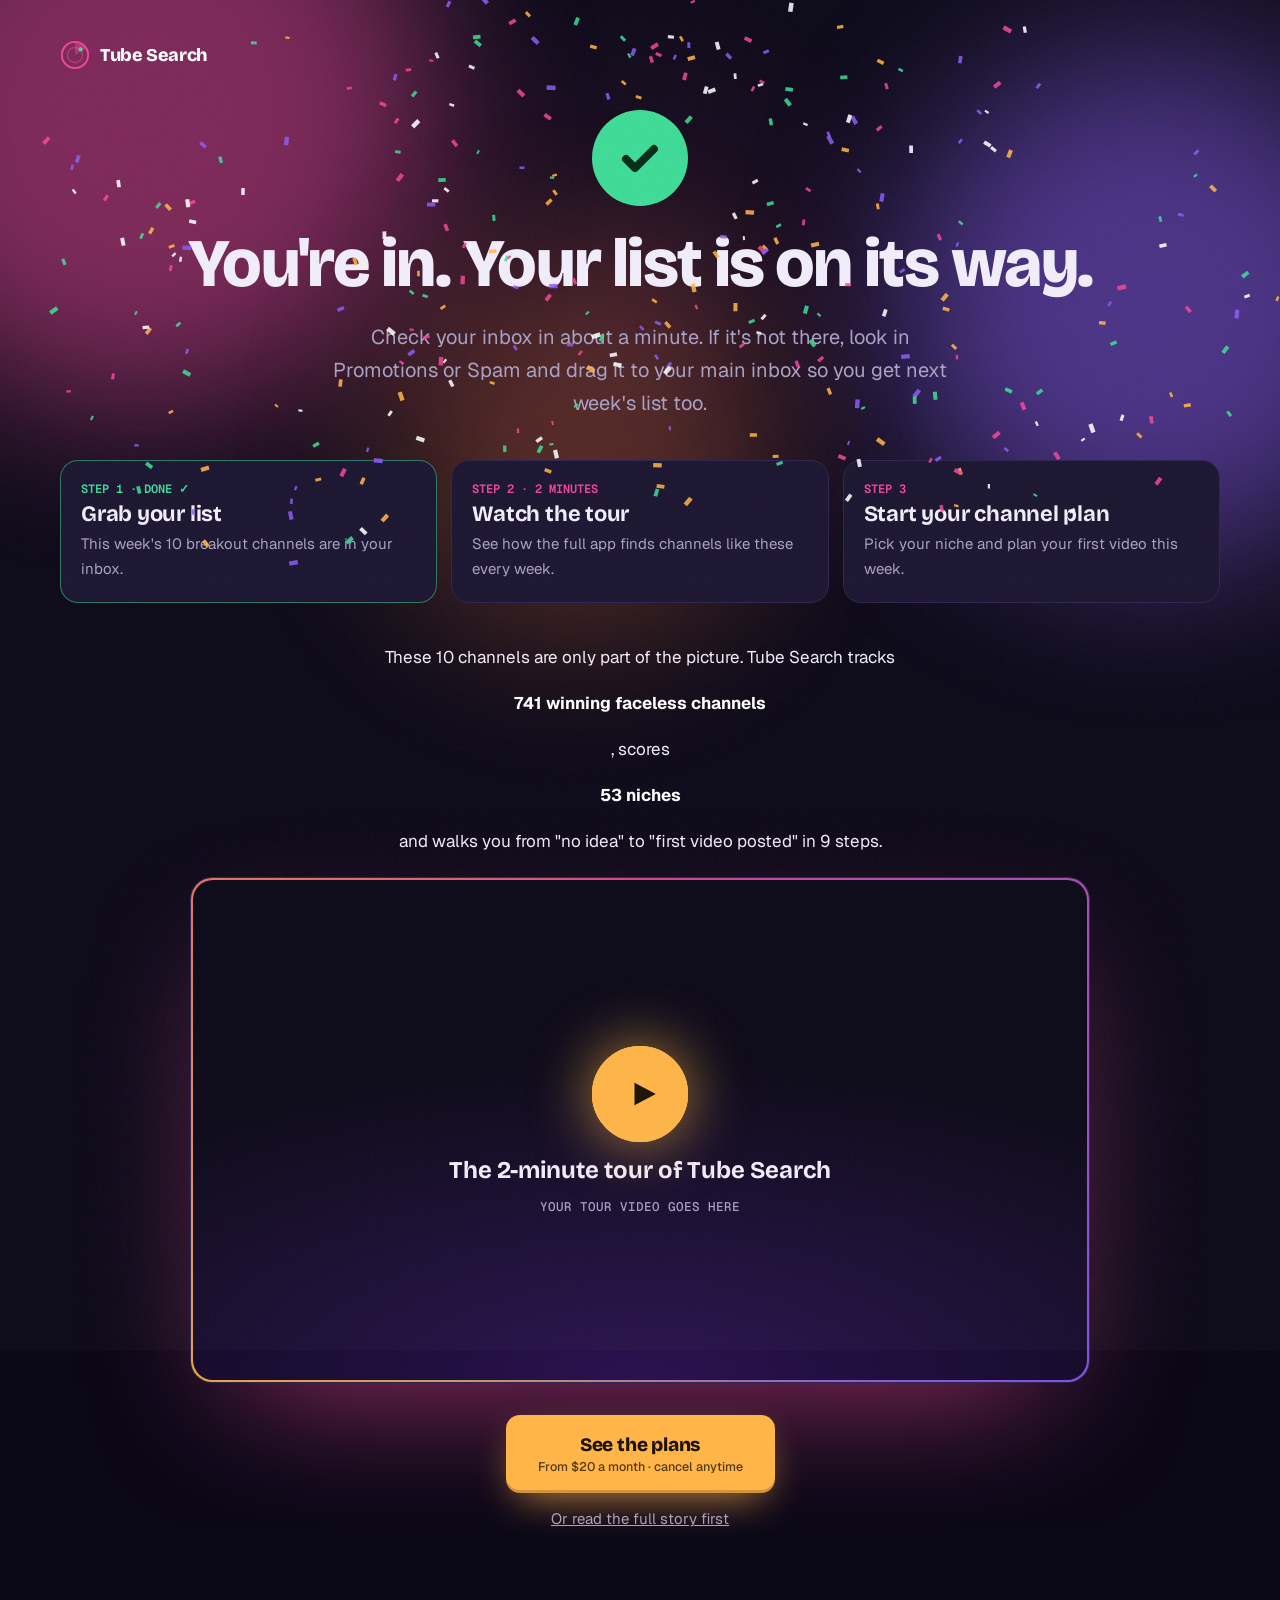
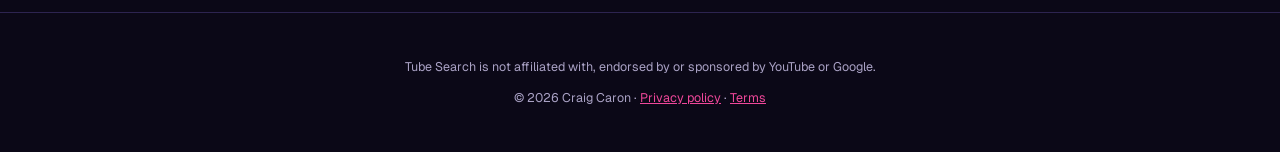
==== thank-you.html @ 553bfdcf "Tube Search funnel: opt-in, thank-you and sales pages Co-Authored-By: Claude Opus 5.5 <noreply@anthr" ====
<!doctype html>
<html lang="en">
<head>
<meta charset="utf-8">
<meta name="viewport" content="width=device-width,initial-scale=1,viewport-fit=cover">
<title>You're In · Tube Search</title>
<meta name="robots" content="noindex">
<link rel="preconnect" href="https://fonts.googleapis.com">
<link rel="preconnect" href="https://fonts.gstatic.com" crossorigin>
<link rel="stylesheet" href="https://fonts.googleapis.com/css2?family=Bricolage+Grotesque:opsz,wght@12..96,600;12..96,700;12..96,800&family=Geist:wght@400;500;600&family=Geist+Mono:wght@500;600;700;800&display=swap">
<link rel="stylesheet" href="assets/site.css">
</head>
<body>
<canvas id="confetti" aria-hidden="true"></canvas>
<div class="spot"></div>

<!-- STEP 3 OF THE FUNNEL: thank-you page. Deliver the gift, show the tour video, point to the plans. -->
<main class="hero wrap" style="padding-block:40px 80px">
  <div class="aurora"><i></i><i></i><i></i></div>
  <div class="wide" style="position:relative;z-index:2;display:grid;gap:40px">
    <a class="logo" href="index.html" aria-label="Tube Search">
      <svg viewBox="0 0 32 32" aria-hidden="true"><circle cx="16" cy="16" r="14" fill="none" stroke="#F0479A" stroke-width="2"/><circle cx="16" cy="16" r="8" fill="none" stroke="#F0479A" stroke-opacity=".5" stroke-width="1.5"/><path class="sweep" d="M16 16 L16 2 A14 14 0 0 1 28 9 Z" fill="#F0479A" fill-opacity=".45"/><circle cx="22" cy="10" r="2.2" fill="#3DDC97"/></svg>
      Tube Search
    </a>

    <div class="prose center" style="gap:22px">
      <div class="check" role="img" aria-label="Done"><svg viewBox="0 0 24 24"><path d="M5 12.5l4.5 4.5L19 7.5"/></svg></div>
      <h1 data-words>You're in<span id="hiName"></span>. Your list is on its way.</h1>
      <p class="lead" data-rv style="--d:.3s">Check your inbox in about a minute. If it's not there, look in Promotions or Spam and drag it to your main inbox so you get next week's list too.</p>
    </div>

    <div class="next" data-rv>
      <div class="done"><span>STEP 1 · DONE ✓</span><h3>Grab your list</h3><p>This week's 10 breakout channels are in your inbox.</p></div>
      <div><span>STEP 2 · 2 MINUTES</span><h3>Watch the tour</h3><p>See how the full app finds channels like these every week.</p></div>
      <div><span>STEP 3</span><h3>Start your channel plan</h3><p>Pick your niche and plan your first video this week.</p></div>
    </div>

    <div class="col" style="max-width:900px;width:100%;display:grid;gap:22px">
      <p class="center prose" data-rv>These 10 channels are only part of the picture. Tube Search tracks <b><span data-count="748">748</span> winning faceless channels</b>, scores <b>53 niches</b> and walks you from "no idea" to "first video posted" in 9 steps.</p>

      <!-- TOUR VIDEO: paste the link into SETUP.tourVideo in assets/site.js -->
      <div class="video" data-video="tourVideo" role="button" tabindex="0" aria-label="Play the 2-minute tour" data-rv="zoom">
        <div class="video-in">
          <div class="bars" aria-hidden="true"><i style="animation-delay:-.2s"></i><i style="animation-delay:-.9s"></i><i style="animation-delay:-.4s"></i><i style="animation-delay:-1.3s"></i><i style="animation-delay:-.7s"></i><i style="animation-delay:-1.1s"></i><i style="animation-delay:-.1s"></i><i style="animation-delay:-.6s"></i><i style="animation-delay:-1.4s"></i><i style="animation-delay:-.3s"></i><i style="animation-delay:-1s"></i><i style="animation-delay:-.5s"></i></div>
          <div class="video-label">
            <span class="play"><svg viewBox="0 0 24 24"><path d="M6 4l15 8-15 8z"/></svg></span>
            <strong>The 2-minute tour of Tube Search</strong>
            <span>YOUR TOUR VIDEO GOES HERE</span>
          </div>
        </div>
      </div>

      <div class="center prose" data-rv style="gap:14px;margin-top:10px">
        <a class="btn pulse" href="sales.html#pricing">See the plans<small>From $20 a month · cancel anytime</small></a>
        <a href="sales.html" style="font-size:15px;color:var(--muted)">Or read the full story first</a>
      </div>
    </div>
  </div>
</main>

<footer class="wrap"><div class="col" style="text-align:center">
  <p>Tube Search is not affiliated with, endorsed by or sponsored by YouTube or Google.</p>
  <p>© 2026 Craig Caron · <a href="#">Privacy policy</a> · <a href="#">Terms</a></p>
</div></footer>

<script src="assets/site.js"></script>
</body>
</html>
---- assets/site.css ----
/* Tube Search funnel. One dark "scanner room" look shared by all three pages.
   Motion idea: the site behaves like the app's weekly scan. A radar sweeps, channels get found, numbers tick up. */
:root{
  --ink:#0B0817;        /* page */
  --ink2:#120D22;       /* alternate band */
  --panel:#1A1430;      /* raised cards */
  --line:#2D2450;
  --text:#F2EEFB;
  --muted:#A9A1C4;
  --pink:#F0479A;       /* brand accent, from the app */
  --violet:#8B5CF6;
  --amber:#FFB547;      /* buy buttons only */
  --mint:#3DDC97;       /* "found", money, guarantee */
  --display:"Bricolage Grotesque","Sora","Segoe UI",system-ui,sans-serif;
  --body:"Geist","Segoe UI",system-ui,sans-serif;
  --mono:"Geist Mono",ui-monospace,Consolas,monospace;
  --mx:50%;--my:30%;
  color-scheme:dark;
}
*{box-sizing:border-box}
html{scroll-behavior:smooth;background:var(--ink);overflow-x:clip}
body{margin:0;background:var(--ink);color:var(--text);font:17px/1.65 var(--body);overflow-x:hidden;-webkit-font-smoothing:antialiased}
body::before{content:"";position:fixed;inset:0 0 auto;height:env(safe-area-inset-top,0px);z-index:60;background:var(--ink)}
/* film grain over everything */
body::after{content:"";position:fixed;inset:-50%;z-index:55;pointer-events:none;opacity:.06;
  background-image:url("data:image/svg+xml,%3Csvg xmlns='http://www.w3.org/2000/svg' width='160' height='160'%3E%3Cfilter id='n'%3E%3CfeTurbulence type='fractalNoise' baseFrequency='.9' numOctaves='2' stitchTiles='stitch'/%3E%3C/filter%3E%3Crect width='100%25' height='100%25' filter='url(%23n)'/%3E%3C/svg%3E");
}
@keyframes grain{0%{transform:translate(0,0)}20%{transform:translate(-3%,2%)}40%{transform:translate(2%,-3%)}60%{transform:translate(-2%,-1%)}80%{transform:translate(3%,3%)}100%{transform:translate(0,0)}}

.wrap{padding-left:max(16px,env(safe-area-inset-left,0px));padding-right:max(16px,env(safe-area-inset-right,0px));position:relative}
.col{max-width:760px;margin:0 auto}
.wide{max-width:1160px;margin:0 auto}
h1,h2,h3{font-family:var(--display);text-wrap:balance;margin:0;line-height:1.05}
h1{font-size:clamp(36px,5.6vw,68px);font-weight:800;letter-spacing:-.025em}
h2{font-size:clamp(30px,4vw,48px);font-weight:800;letter-spacing:-.022em}
h3{font-size:22px;font-weight:700;letter-spacing:-.01em}
p{margin:0}
.prose{display:grid;gap:18px}
.prose b,b.w{color:#fff}
.muted{color:var(--muted)}
a{color:var(--pink)}
:focus-visible{outline:2px solid var(--amber);outline-offset:3px}
.eyebrow{display:inline-flex;align-items:center;gap:8px;font:600 12px var(--mono);letter-spacing:.14em;text-transform:uppercase;color:var(--pink)}
.eyebrow::before{content:"";width:7px;height:7px;border-radius:50%;background:currentColor;box-shadow:0 0 0 0 currentColor;animation:ping 2s infinite}
@keyframes ping{0%{box-shadow:0 0 0 0 rgba(240,71,154,.7)}80%,100%{box-shadow:0 0 0 10px rgba(240,71,154,0)}}

/* shimmering highlight words */
.hl{font-style:normal;background:linear-gradient(100deg,var(--pink) 0%,var(--amber) 30%,#fff 45%,var(--pink) 60%,var(--violet) 100%);background-size:250% 100%;
  -webkit-background-clip:text;background-clip:text;color:transparent;animation:shimmer 6s linear infinite}
@keyframes shimmer{to{background-position:-250% 0}}

/* ---------- ambient background ---------- */
.aurora{position:absolute;inset:0;overflow:hidden;pointer-events:none;z-index:0}
.aurora i{position:absolute;border-radius:50%;filter:blur(80px);opacity:.5;will-change:transform;transform:translateZ(0)}
.aurora i:nth-child(1){width:46vw;height:46vw;left:-12vw;top:-14vw;background:var(--pink);animation:drift1 18s ease-in-out infinite alternate}
.aurora i:nth-child(2){width:40vw;height:40vw;right:-10vw;top:4vw;background:var(--violet);animation:drift2 22s ease-in-out infinite alternate}
.aurora i:nth-child(3){width:30vw;height:30vw;left:30vw;top:20vw;background:#ff7a3d;opacity:.28;animation:drift3 26s ease-in-out infinite alternate}
@keyframes drift1{to{transform:translate(18vw,10vw) scale(1.2)}}
@keyframes drift2{to{transform:translate(-14vw,16vw) scale(.85)}}
@keyframes drift3{to{transform:translate(-20vw,-8vw) scale(1.3)}}
.spot{position:fixed;inset:0;pointer-events:none;z-index:1;background:radial-gradient(500px circle at var(--mx) var(--my),rgba(240,71,154,.09),transparent 60%)}
/* moving perspective floor */
.floor{position:absolute;left:-20%;right:-20%;bottom:0;height:46%;z-index:0;pointer-events:none;perspective:420px;overflow:hidden;
  -webkit-mask-image:linear-gradient(transparent,#000 60%);mask-image:linear-gradient(transparent,#000 60%)}
.floor::before{content:"";position:absolute;inset:-100% 0 0;transform:rotateX(62deg);transform-origin:bottom;
  background-image:linear-gradient(rgba(240,71,154,.35) 1px,transparent 1px),linear-gradient(90deg,rgba(139,92,246,.35) 1px,transparent 1px);
  background-size:64px 64px;animation:floor 2.4s linear infinite;will-change:transform}
@keyframes floor{from{transform:rotateX(62deg) translateY(0)}to{transform:rotateX(62deg) translateY(64px)}}

/* progress bar */
.progress{position:fixed;top:env(safe-area-inset-top,0px);left:0;height:3px;width:100%;z-index:70;transform-origin:0 50%;transform:scaleX(var(--p,0));
  background:linear-gradient(90deg,var(--pink),var(--amber),var(--mint))}

/* ---------- top bar ---------- */
.bar{position:sticky;top:env(safe-area-inset-top,0px);z-index:50;transition:background .3s,border-color .3s;border-bottom:1px solid transparent}
.bar.solid{background:rgba(11,8,23,.82);backdrop-filter:blur(14px);-webkit-backdrop-filter:blur(14px);border-color:var(--line)}
.bar-in{display:flex;align-items:center;gap:16px;padding-block:14px}
.logo{display:flex;align-items:center;gap:10px;color:#fff;text-decoration:none;font:800 18px var(--display);letter-spacing:-.02em;margin-right:auto}
.logo svg{width:30px;height:30px}
.logo .sweep{transform-origin:16px 16px;animation:spin 3s linear infinite}
@keyframes spin{to{transform:rotate(360deg)}}
.bar .btn{padding:10px 18px;font-size:15px}

/* ---------- buttons ---------- */
.btn{position:relative;display:inline-flex;flex-direction:column;align-items:center;justify-content:center;gap:2px;overflow:hidden;isolation:isolate;
  background:var(--amber);color:#1B1200;text-decoration:none;font:800 19px var(--display);letter-spacing:-.01em;padding:18px 32px;border-radius:14px;border:0;cursor:pointer;
  box-shadow:0 14px 40px -12px rgba(255,181,71,.75),inset 0 -3px 0 rgba(0,0,0,.18);transition:transform .2s cubic-bezier(.3,1.6,.5,1),box-shadow .2s}
.btn small{font:500 12.5px var(--body);opacity:.75;letter-spacing:0}
.btn::after{content:"";position:absolute;inset:0;z-index:-1;background:linear-gradient(110deg,transparent 30%,rgba(255,255,255,.75) 50%,transparent 70%);transform:translateX(-120%);animation:shine 3.2s ease-in-out infinite}
@keyframes shine{0%,55%{transform:translateX(-120%)}85%,100%{transform:translateX(120%)}}
.btn:hover{box-shadow:0 20px 60px -12px rgba(255,181,71,.95),inset 0 -3px 0 rgba(0,0,0,.18)}
.btn:active{transform:scale(.97)}
.btn.ghost{background:rgba(255,255,255,.04);color:#fff;border:1px solid var(--line);box-shadow:none}
.btn.ghost::after{opacity:.25}
.btn.pulse{animation:pulse 2.6s infinite}
@keyframes pulse{0%{box-shadow:0 0 0 0 rgba(255,181,71,.55),0 14px 40px -12px rgba(255,181,71,.75)}70%{box-shadow:0 0 0 18px rgba(255,181,71,0),0 14px 40px -12px rgba(255,181,71,.75)}100%{box-shadow:0 0 0 0 rgba(255,181,71,0),0 14px 40px -12px rgba(255,181,71,.75)}}

/* ---------- reveal on scroll ---------- */
.js [data-rv]{opacity:0;transform:translateY(30px);transition:opacity .9s cubic-bezier(.2,.7,.2,1),transform .9s cubic-bezier(.2,.7,.2,1);transition-delay:var(--d,0s)}
.js [data-rv="left"]{transform:translateX(-50px)}
.js [data-rv="right"]{transform:translateX(50px)}
.js [data-rv="zoom"]{transform:scale(.85)}
.js [data-rv].in{opacity:1;transform:none}
/* split headline words */
.words .w{display:inline-block;opacity:0;transform:translateY(.6em) rotate(4deg);animation:wordIn .8s cubic-bezier(.2,.8,.2,1) forwards;animation-delay:calc(var(--i)*55ms + .15s)}
@keyframes wordIn{to{opacity:1;transform:none}}

/* ---------- sections ---------- */
section.s{padding-block:clamp(70px,10vw,120px);position:relative}
section.alt{background:var(--ink2);border-block:1px solid var(--line)}
.center{text-align:center;justify-items:center}
.lead{font-size:clamp(18px,1.6vw,20px);color:var(--muted);max-width:640px}

/* hero */
.hero{position:relative;overflow:hidden;padding-block:40px 90px}
.hero-grid{position:relative;z-index:2;display:grid;grid-template-columns:minmax(0,1.1fr) minmax(0,.9fr);gap:48px;align-items:center}
.hero-copy{display:grid;gap:24px;justify-items:start}
.hero-copy h1{font-size:clamp(36px,4.6vw,62px)}
.report .chip.c1{top:-20px;left:-14px}
.trust{display:flex;flex-wrap:wrap;gap:10px 22px;font:500 13px var(--mono);color:var(--muted)}
.trust b{color:#fff;font-variant-numeric:tabular-nums}

/* radar scanner card */
.scanner{position:relative;border:1px solid var(--line);border-radius:24px;padding:18px;background:linear-gradient(160deg,rgba(26,20,48,.9),rgba(11,8,23,.9));
  box-shadow:0 40px 120px -40px rgba(240,71,154,.55),inset 0 1px 0 rgba(255,255,255,.06);transform-style:preserve-3d}
.scanner-top{display:flex;justify-content:space-between;align-items:center;font:500 12px var(--mono);color:var(--muted);margin-bottom:10px}
.live{display:inline-flex;align-items:center;gap:7px;color:var(--mint)}
.live::before{content:"";width:8px;height:8px;border-radius:50%;background:var(--mint);animation:blink 1s steps(2) infinite}
@keyframes blink{50%{opacity:.2}}
.radar{position:relative;aspect-ratio:1;max-width:100%;border-radius:50%;overflow:hidden}
.radar canvas{width:100%;height:100%;display:block}
.found{display:grid;gap:8px;margin-top:14px;min-height:170px}
.found div{display:grid;grid-template-columns:auto minmax(0,1fr) auto;gap:10px;align-items:center;padding:9px 12px;border-radius:12px;background:rgba(255,255,255,.035);border:1px solid var(--line);
  font-size:14px;animation:foundIn .6s cubic-bezier(.2,.9,.3,1.3) both}
.found div i{width:9px;height:9px;border-radius:50%;background:var(--mint);box-shadow:0 0 12px var(--mint)}
.found div b{color:#fff}
.found div span{min-width:0;overflow:hidden;text-overflow:ellipsis;white-space:nowrap}
.found div em{font:600 13px var(--mono);font-style:normal;color:var(--mint);font-variant-numeric:tabular-nums}
@keyframes foundIn{from{opacity:0;transform:translateX(30px) scale(.9)}}
.chip{position:absolute;z-index:3;display:flex;align-items:center;gap:8px;padding:9px 13px;border-radius:12px;background:rgba(18,13,34,.92);border:1px solid var(--line);
  font:600 13px var(--mono);color:#fff;box-shadow:0 16px 40px -14px rgba(0,0,0,.8);animation:bob 5s ease-in-out infinite;white-space:nowrap}
.chip b{color:var(--mint)}
.chip.c1{top:8%;left:-34px}.chip.c2{bottom:34%;right:-28px;animation-delay:-2s}.chip.c2 b{color:var(--amber)}
@keyframes bob{50%{transform:translateY(-12px)}}

/* ticker */
.ticker{position:relative;z-index:2;border-block:1px solid var(--line);background:rgba(18,13,34,.85);overflow:hidden;padding-block:14px;
  -webkit-mask-image:linear-gradient(90deg,transparent,#000 8%,#000 92%,transparent);mask-image:linear-gradient(90deg,transparent,#000 8%,#000 92%,transparent)}
.ticker-track{display:flex;gap:44px;width:max-content;animation:tick 60s linear infinite;font:500 14px var(--mono);color:var(--muted)}
.ticker:hover .ticker-track{animation-play-state:paused}
.ticker-track span{display:inline-flex;gap:10px;align-items:center;white-space:nowrap}
.ticker-track span::before{content:"▲";color:var(--mint);font-size:10px}
.ticker-track b{color:#fff}.ticker-track em{font-style:normal;color:var(--amber)}
@keyframes tick{to{transform:translateX(-50%)}}
.ticker-note{text-align:center;font:500 11.5px var(--mono);color:var(--muted);padding-top:10px;position:relative;z-index:2}

/* video placeholder */
.video{position:relative;aspect-ratio:16/9;max-width:100%;border-radius:22px;overflow:hidden;border:1px solid var(--line);background:#07050f;cursor:pointer;
  box-shadow:0 50px 140px -50px rgba(240,71,154,.7)}
.video::before{content:"";position:absolute;inset:-2px;z-index:0;background:conic-gradient(from var(--ang,0deg),var(--pink),var(--violet),var(--amber),var(--pink));animation:ang 5s linear infinite;opacity:.9}
.video-in{position:absolute;inset:2px;border-radius:20px;overflow:hidden;z-index:1;background:radial-gradient(120% 90% at 50% 100%,#2a1250,#0B0817 70%);display:grid;place-items:center;text-align:center}
.video-in .bars{position:absolute;inset:auto 0 0 0;height:60%;display:flex;align-items:flex-end;gap:6px;padding:0 6%;opacity:.35}
.video-in .bars i{flex:1;background:linear-gradient(var(--pink),transparent);border-radius:6px 6px 0 0;animation:eq 1.6s ease-in-out infinite;transform-origin:bottom}
@keyframes eq{50%{transform:scaleY(.35)}}
.play{position:relative;width:96px;height:96px;border-radius:50%;background:var(--amber);display:grid;place-items:center;box-shadow:0 0 60px rgba(255,181,71,.7);transition:transform .3s cubic-bezier(.3,1.6,.5,1)}
.play::before,.play::after{content:"";position:absolute;inset:0;border-radius:50%;border:2px solid var(--amber);animation:ring 2.4s ease-out infinite}
.play::after{animation-delay:1.2s}
@keyframes ring{to{transform:scale(2.2);opacity:0}}
.play svg{width:34px;height:34px;margin-left:6px;fill:#1B1200}
.video:hover .play{transform:scale(1.1)}
.video-label{position:relative;display:grid;gap:14px;justify-items:center;padding:20px}
.video-label strong{font:700 clamp(18px,2.2vw,24px) var(--display)}
.video-label span{font:500 12.5px var(--mono);color:var(--muted)}
.video iframe,.video video{position:absolute;inset:2px;width:calc(100% - 4px);height:calc(100% - 4px);border:0;border-radius:20px;z-index:2;background:#000}
@property --ang{syntax:"<angle>";inherits:false;initial-value:0deg}
@keyframes ang{to{--ang:360deg}}

/* screenshots */
.shot{position:relative;border-radius:18px;border:1px solid var(--line);overflow:hidden;background:#000;box-shadow:0 40px 100px -40px rgba(240,71,154,.55);transform-style:preserve-3d;will-change:transform}
.shot img{display:block;width:100%;height:auto}
.shot .glare{position:absolute;inset:0;pointer-events:none;background:radial-gradient(400px circle at var(--gx,50%) var(--gy,0%),rgba(255,255,255,.18),transparent 50%);opacity:0;transition:opacity .3s}
.shot:hover .glare{opacity:1}
.shot .scan{position:absolute;left:0;right:0;height:80px;top:-80px;background:linear-gradient(transparent,rgba(61,220,151,.18),transparent);animation:scanline 4.5s ease-in-out infinite;pointer-events:none}
@keyframes scanline{60%,100%{top:100%}}
.frame{position:relative;padding:10px;border-radius:24px;background:linear-gradient(160deg,rgba(255,255,255,.08),rgba(255,255,255,.01));border:1px solid var(--line)}
.frame::before{content:"";position:absolute;top:18px;left:22px;width:48px;height:10px;background:radial-gradient(circle,#ff5f57 4px,transparent 5px) 0 0/16px 10px repeat-x;opacity:.9;z-index:2}
.frame .shot{border-radius:14px}
.cap{font-size:13px;color:var(--muted);margin-top:12px;text-align:center}

/* problem */
.mist{display:grid;gap:14px}
.mist>div{display:grid;grid-template-columns:52px minmax(0,1fr);gap:16px;align-items:start;padding:18px;border-radius:16px;border:1px solid var(--line);background:rgba(255,255,255,.02);transition:transform .3s,border-color .3s}
.mist>div:hover{transform:translateX(8px);border-color:var(--pink)}
.mist i{font-style:normal;font:800 22px var(--display);color:var(--pink);border:1px solid var(--line);border-radius:14px;height:52px;display:grid;place-items:center;background:var(--ink)}

/* big idea: age vs views */
.ideaflip{display:grid;grid-template-columns:repeat(3,minmax(0,1fr));gap:14px;margin-top:10px}
.stat{position:relative;padding:22px;border-radius:18px;background:var(--panel);border:1px solid var(--line);overflow:hidden;display:grid;gap:4px}
.stat::after{content:"";position:absolute;inset:auto -30% -60% -30%;height:80%;background:radial-gradient(closest-side,rgba(240,71,154,.35),transparent);opacity:.6;animation:breathe 4s ease-in-out infinite}
.stat:nth-child(2)::after{animation-delay:-1.3s;background:radial-gradient(closest-side,rgba(255,181,71,.3),transparent)}
.stat:nth-child(3)::after{animation-delay:-2.6s;background:radial-gradient(closest-side,rgba(61,220,151,.3),transparent)}
@keyframes breathe{50%{transform:scale(1.25);opacity:1}}
.stat strong{font:800 clamp(38px,5vw,56px)/1 var(--display);letter-spacing:-.03em;font-variant-numeric:tabular-nums;position:relative}
.stat span{font:500 13px var(--mono);color:var(--muted);position:relative}

/* 9 steps path */
.path{position:relative;display:grid;gap:22px;padding-left:70px}
.path svg{position:absolute;left:0;top:0;width:60px;height:100%;overflow:visible}
.path .track{stroke:var(--line);stroke-width:3;fill:none}
.path .draw{stroke:url(#pg);stroke-width:4;fill:none;stroke-linecap:round}
.pstep{position:relative;display:grid;gap:6px;padding:20px 22px;border-radius:18px;border:1px solid var(--line);background:var(--panel);transition:border-color .4s,box-shadow .4s}
.pstep::before{content:attr(data-n);position:absolute;left:-58px;top:20px;width:36px;height:36px;border-radius:50%;display:grid;place-items:center;font:800 15px var(--display);
  background:var(--ink);border:2px solid var(--line);color:var(--muted);transition:.4s}
.pstep.lit{border-color:rgba(240,71,154,.6);box-shadow:0 20px 60px -30px rgba(240,71,154,.7)}
.pstep.lit::before{background:var(--pink);border-color:var(--pink);color:#fff;box-shadow:0 0 0 6px rgba(240,71,154,.2),0 0 30px var(--pink)}
.pstep span{font:600 12px var(--mono);letter-spacing:.08em;color:var(--pink)}
.pstep p{color:var(--muted);font-size:16px}

/* feature blocks */
.feat{display:grid;grid-template-columns:minmax(0,5fr) minmax(0,6fr);gap:56px;align-items:center}
.feat.flip .txt{order:2}
.feat .txt{display:grid;gap:16px;min-width:0}
.ticks{margin:0;padding:0;list-style:none;display:grid;gap:10px;color:var(--muted);font-size:16px}
.ticks li{display:grid;grid-template-columns:24px minmax(0,1fr);gap:10px}
.ticks li::before{content:"✓";width:24px;height:24px;border-radius:7px;display:grid;place-items:center;background:rgba(61,220,151,.14);color:var(--mint);font:800 13px var(--body)}
.ticks b{color:#fff}
.feat-media{position:relative;min-width:0}
.feat-media .blob{position:absolute;inset:10% -6% -8% 6%;z-index:-1;border-radius:40%;filter:blur(50px);background:conic-gradient(from var(--ang,0deg),var(--pink),var(--violet),var(--amber),var(--pink));opacity:.35;animation:ang 9s linear infinite}

/* niche pay chart */
.paychart{display:grid;gap:12px;padding:24px;border-radius:20px;background:var(--panel);border:1px solid var(--line)}
.paychart h3{font-size:17px}
.paychart .src{font:500 12px var(--mono);color:var(--muted)}
.prow{display:grid;grid-template-columns:150px minmax(0,1fr) 58px;gap:12px;align-items:center;font-size:14px;position:relative}
.prow .lbl{color:var(--text);overflow:hidden;text-overflow:ellipsis;white-space:nowrap}
.prow .trk{height:14px;border-radius:0 4px 4px 0;background:rgba(255,255,255,.04);overflow:hidden}
.prow .fill{height:100%;width:0;border-radius:0 4px 4px 0;background:linear-gradient(90deg,var(--pink),var(--amber));transition:width 1.4s cubic-bezier(.2,.8,.2,1);transition-delay:var(--d,0s)}
.prow .val{font:600 13px var(--mono);text-align:right;font-variant-numeric:tabular-nums;color:var(--text)}
.prow .tip{position:absolute;left:162px;bottom:calc(100% + 4px);padding:5px 9px;border-radius:8px;background:#000;border:1px solid var(--line);font:500 12px var(--mono);color:var(--text);opacity:0;transform:translateY(4px);transition:.2s;pointer-events:none;white-space:nowrap}
.prow:hover .tip{opacity:1;transform:none}
.prow:hover .fill{filter:brightness(1.2)}

/* launch kit typing demo */
.demo{padding:22px;border-radius:20px;background:var(--panel);border:1px solid var(--line);display:grid;gap:14px;box-shadow:0 30px 90px -40px rgba(139,92,246,.7)}
.demo-in{display:flex;gap:10px;align-items:center;padding:13px 16px;border-radius:12px;background:var(--ink);border:1px solid var(--line);font:500 15px var(--mono);min-height:50px}
.demo-in .caret{width:2px;height:20px;background:var(--amber);animation:blink 1s steps(2) infinite}
.demo-in .go{margin-left:auto;font:700 12px var(--body);background:var(--pink);color:#fff;border-radius:8px;padding:6px 10px;white-space:nowrap}
.demo-out{display:grid;gap:8px;min-height:212px}
.demo-out div{display:grid;grid-template-columns:minmax(0,1fr) 46px;gap:12px;align-items:center;padding:10px 12px;border-radius:10px;border:1px solid var(--line);background:rgba(255,255,255,.025);font-size:14.5px;animation:foundIn .5s cubic-bezier(.2,.9,.3,1.3) both}
.demo-out em{font:700 14px var(--mono);font-style:normal;text-align:center;border-radius:8px;padding:3px 0;background:rgba(61,220,151,.14);color:var(--mint)}
.demo-out .mid em{background:rgba(255,181,71,.14);color:var(--amber)}
.demo-note{font:500 11.5px var(--mono);color:var(--muted)}

/* stack */
.stack{display:grid;border:1px solid var(--line);border-radius:20px;overflow:hidden;background:var(--panel)}
.stack>div{display:grid;grid-template-columns:30px minmax(0,1fr) auto;gap:14px;padding:15px 20px;border-top:1px solid var(--line);font-size:16px;align-items:center;transition:background .25s}
.stack>div:first-child{border-top:0}
.stack>div:hover{background:rgba(240,71,154,.07)}
.stack>div::before{content:"✓";color:var(--mint);font-weight:800}
.stack em{font-style:normal;font:600 11px var(--mono);letter-spacing:.08em;color:var(--muted);border:1px solid var(--line);border-radius:99px;padding:3px 9px}

/* fit */
.fit{display:grid;grid-template-columns:1fr 1fr;gap:18px}
.fit>div{border:1px solid var(--line);border-radius:20px;padding:26px;display:grid;gap:14px;align-content:start;background:var(--panel)}
.fit .yes{border-color:rgba(61,220,151,.4)}
.fit ul{margin:0;padding-left:20px;display:grid;gap:8px;font-size:16px;color:var(--muted)}

/* testimonials placeholders */
.tst{display:grid;grid-template-columns:repeat(3,minmax(0,1fr));gap:16px}
.ph{border:1px dashed rgba(255,181,71,.45);border-radius:20px;padding:24px;color:var(--muted);font-size:15px;display:grid;gap:10px;background:rgba(255,181,71,.03)}
.ph b{color:var(--amber);font:600 12px var(--mono);letter-spacing:.06em}
.stars{color:var(--amber);letter-spacing:3px}

/* pricing */
.tiers{display:grid;grid-template-columns:repeat(3,minmax(0,1fr));gap:18px;align-items:stretch}
.tier{position:relative;border:1px solid var(--line);border-radius:24px;padding:30px 24px;display:grid;gap:16px;align-content:start;background:var(--panel);transition:transform .35s cubic-bezier(.2,.8,.2,1)}
.tier:hover{transform:translateY(-8px)}
.tier.pick{border-color:transparent;background:linear-gradient(var(--panel),var(--panel)) padding-box,conic-gradient(from var(--ang,0deg),var(--pink),var(--amber),var(--violet),var(--pink)) border-box;border:2px solid transparent;
  animation:ang 4s linear infinite;box-shadow:0 40px 120px -40px rgba(240,71,154,.9);transform:scale(1.04)}
.tier.pick:hover{transform:scale(1.04) translateY(-8px)}
.tier .tag{position:absolute;top:-14px;left:50%;transform:translateX(-50%);font:700 11px var(--mono);letter-spacing:.1em;text-transform:uppercase;background:var(--pink);color:#fff;border-radius:99px;padding:6px 14px;white-space:nowrap;box-shadow:0 8px 24px -6px var(--pink)}
.price{font:800 58px/1 var(--display);letter-spacing:-.04em;font-variant-numeric:tabular-nums}
.price small{font:500 15px var(--body);color:var(--muted);letter-spacing:0}
.tier ul{margin:0;padding:0;list-style:none;display:grid;gap:9px;font-size:15px;color:var(--muted)}
.tier li{display:grid;grid-template-columns:18px minmax(0,1fr);gap:8px}
.tier li::before{content:"✓";color:var(--mint);font-weight:800}
.tier ul b{color:#fff}
.tier .btn{width:100%;font-size:17px;padding:15px 18px}
.guar{display:grid;grid-template-columns:auto minmax(0,1fr);gap:26px;align-items:center;border:1px solid rgba(61,220,151,.35);border-radius:24px;padding:28px;background:rgba(61,220,151,.04)}
.seal{position:relative;width:120px;height:120px;display:grid;place-items:center;text-align:center;font:800 13px/1.2 var(--display);color:var(--mint)}
.seal svg{position:absolute;inset:0;width:100%;height:100%;animation:spin 18s linear infinite}
.seal svg text{font:600 9.5px var(--mono);letter-spacing:2.4px;fill:var(--mint)}

/* faq */
.faq details{border-top:1px solid var(--line);padding-block:18px}
.faq details:last-child{border-bottom:1px solid var(--line)}
.faq summary{cursor:pointer;font:700 18px var(--display);list-style:none;display:flex;justify-content:space-between;gap:16px;align-items:center}
.faq summary::-webkit-details-marker{display:none}
.faq summary::after{content:"+";flex:none;width:30px;height:30px;border-radius:50%;display:grid;place-items:center;border:1px solid var(--line);color:var(--pink);transition:transform .35s}
.faq details[open] summary::after{transform:rotate(135deg);background:var(--pink);color:#fff;border-color:var(--pink)}
.faq details p{margin-top:12px;color:var(--muted);font-size:16px;animation:drop .45s ease both}
@keyframes drop{from{opacity:0;transform:translateY(-8px)}}
.ps{border-left:3px solid var(--pink);padding:4px 0 4px 18px;color:var(--muted);text-align:left}

footer{padding-block:44px;font-size:12.5px;color:var(--muted);border-top:1px solid var(--line);position:relative;z-index:2}
footer .col{display:grid;gap:10px}

/* mobile sticky buy bar */
.stickybuy{position:fixed;left:0;right:0;bottom:0;z-index:45;padding:10px max(16px,env(safe-area-inset-right,0px)) calc(10px + env(safe-area-inset-bottom,0px)) max(16px,env(safe-area-inset-left,0px));
  background:rgba(11,8,23,.92);backdrop-filter:blur(12px);border-top:1px solid var(--line);display:none;gap:12px;align-items:center;transform:translateY(110%);transition:transform .4s cubic-bezier(.2,.8,.2,1)}
.stickybuy.show{transform:none}
.stickybuy p{font-size:13px;color:var(--muted);line-height:1.3;margin-right:auto}
.stickybuy p b{display:block;color:#fff;font:700 15px var(--display)}
.stickybuy .btn{padding:12px 18px;font-size:15px}

.toast{position:fixed;left:50%;bottom:calc(24px + env(safe-area-inset-bottom,0px));z-index:80;transform:translate(-50%,40px);opacity:0;transition:.35s;max-width:calc(100% - 32px);
  background:#000;border:1px solid var(--amber);color:#fff;border-radius:12px;padding:12px 18px;font-size:14px;pointer-events:none}
.toast.show{opacity:1;transform:translate(-50%,0)}

/* ---------- opt-in page ---------- */
.optin{position:relative;overflow:hidden;min-height:100%;padding-block:30px 70px}
.optin-grid{position:relative;z-index:2;display:grid;grid-template-columns:minmax(0,1fr) minmax(0,.95fr);gap:56px;align-items:center;margin-top:18px}
.free{display:inline-flex;align-items:center;gap:8px;font:700 13px var(--mono);letter-spacing:.1em;color:#1B1200;background:var(--mint);border-radius:99px;padding:6px 14px;animation:wobble 3s ease-in-out infinite}
@keyframes wobble{0%,86%,100%{transform:rotate(0)}90%{transform:rotate(-4deg)}94%{transform:rotate(4deg)}}
.form{display:grid;gap:12px;padding:24px;border-radius:22px;background:rgba(26,20,48,.85);border:1px solid var(--line);box-shadow:0 30px 90px -40px rgba(240,71,154,.7);width:100%;max-width:520px}
.form label{font:600 12px var(--mono);letter-spacing:.08em;color:var(--muted);text-transform:uppercase}
.field{display:grid;gap:6px}
.form input{width:100%;font:500 17px var(--body);color:#fff;background:var(--ink);border:1px solid var(--line);border-radius:12px;padding:15px 16px;transition:border-color .2s,box-shadow .2s}
.form input:focus{outline:none;border-color:var(--pink);box-shadow:0 0 0 4px rgba(240,71,154,.25)}
.form .btn{width:100%;margin-top:4px}
.form .fine{text-align:center;font-size:13px;color:var(--muted)}
.form .err{color:#ff8a8a;font-size:14px;min-height:0}
.bul{list-style:none;margin:0;padding:0;display:grid;gap:10px}
.bul li{display:grid;grid-template-columns:28px minmax(0,1fr);gap:12px;align-items:start}
.bul li::before{content:"";width:28px;height:28px;border-radius:9px;background:rgba(240,71,154,.15) url("data:image/svg+xml,%3Csvg xmlns='http://www.w3.org/2000/svg' viewBox='0 0 24 24' fill='none' stroke='%23F0479A' stroke-width='3' stroke-linecap='round'%3E%3Cpath d='M5 12l5 5L20 7'/%3E%3C/svg%3E") center/16px no-repeat}

/* report cover mockup */
.report{position:relative;perspective:1200px;min-width:0}
.cover{position:relative;border-radius:20px;padding:26px 24px;background:linear-gradient(165deg,#22163f,#0f0a1f 60%);border:1px solid var(--line);transform:rotateY(-14deg) rotateX(6deg);transform-style:preserve-3d;
  box-shadow:30px 50px 120px -40px rgba(0,0,0,.9),0 0 0 1px rgba(255,255,255,.04),-20px 30px 100px -50px var(--pink);animation:float 7s ease-in-out infinite}
@keyframes float{50%{transform:rotateY(-8deg) rotateX(3deg) translateY(-14px)}}
.cover::before{content:"";position:absolute;inset:0;border-radius:20px;background:linear-gradient(115deg,transparent 35%,rgba(255,255,255,.12) 50%,transparent 65%);background-size:250% 100%;animation:shimmer 5s linear infinite;pointer-events:none}
.cover-k{font:600 11px var(--mono);letter-spacing:.14em;color:var(--pink)}
.cover h3{font-size:clamp(24px,2.6vw,32px);margin:8px 0 18px;line-height:1.08}
.rows{display:grid;gap:7px}
.rows div{display:grid;grid-template-columns:26px minmax(0,1fr) auto;gap:10px;align-items:center;padding:9px 11px;border-radius:10px;background:rgba(255,255,255,.04);font-size:13.5px}
.rows div b{font:800 13px var(--mono);color:var(--muted)}
.rows div em{font:600 12.5px var(--mono);font-style:normal;color:var(--mint);white-space:nowrap}
.rows div span{min-width:0;overflow:hidden;text-overflow:ellipsis;white-space:nowrap}
.rows .blur{filter:blur(4.5px);opacity:.7;user-select:none}
.lock{position:absolute;left:50%;bottom:26px;transform:translateX(-50%);display:flex;align-items:center;gap:8px;padding:9px 16px;border-radius:99px;background:var(--amber);color:#1B1200;font:800 13px var(--display);white-space:nowrap;box-shadow:0 10px 30px -8px rgba(255,181,71,.8);animation:bob 3s ease-in-out infinite}

/* ---------- thank-you page ---------- */
#confetti{position:fixed;inset:0;width:100%;height:100%;pointer-events:none;z-index:58}
.check{width:96px;height:96px;border-radius:50%;background:var(--mint);display:grid;place-items:center;box-shadow:0 0 0 0 rgba(61,220,151,.6);animation:pop .7s cubic-bezier(.3,1.8,.5,1) both,glow 2.5s 1s infinite}
.check svg{width:48px;height:48px;stroke:#062b1a;stroke-width:4;fill:none;stroke-linecap:round;stroke-linejoin:round;stroke-dasharray:40;stroke-dashoffset:40;animation:dash .6s .5s ease forwards}
@keyframes pop{from{transform:scale(0) rotate(-40deg)}}
@keyframes dash{to{stroke-dashoffset:0}}
@keyframes glow{0%{box-shadow:0 0 0 0 rgba(61,220,151,.6)}80%,100%{box-shadow:0 0 0 26px rgba(61,220,151,0)}}
.next{display:grid;grid-template-columns:repeat(3,minmax(0,1fr));gap:14px;text-align:left}
.next>div{display:grid;gap:6px;align-content:start;padding:20px;border-radius:18px;background:var(--panel);border:1px solid var(--line)}
.next>div.done{border-color:rgba(61,220,151,.5)}
.next span{font:600 12px var(--mono);color:var(--pink)}
.next .done span{color:var(--mint)}
.next p{font-size:15px;color:var(--muted)}

@media (max-width:960px){
  .hero-grid,.optin-grid{grid-template-columns:1fr;gap:40px}
  .scanner{max-width:520px;margin:0 auto;width:100%}
  .report{max-width:520px;margin:0 auto;width:100%}
  .feat,.feat.flip{grid-template-columns:1fr;gap:28px}.feat.flip .txt{order:0}
  .tiers{grid-template-columns:1fr;max-width:480px;margin:0 auto}
  .tier.pick,.tier.pick:hover{transform:none}
  .tst,.next{grid-template-columns:1fr}
  .stickybuy{display:flex}
}
@media (max-width:640px){
  body{font-size:16px}
  .fit,.ideaflip{grid-template-columns:1fr}
  .chip.c1{left:-6px;top:-14px}.chip.c2{right:-6px}
  .guar{grid-template-columns:1fr;justify-items:center;text-align:center}
  .prow{grid-template-columns:110px minmax(0,1fr) 50px}.prow .tip{left:120px}
  .stack>div{grid-template-columns:22px minmax(0,1fr)}.stack em{display:none}
  .path{padding-left:56px}.pstep::before{left:-50px}
  .cover{transform:none;animation:none}
  .btn{padding:16px 22px;font-size:17px}
}
@media (prefers-reduced-motion:reduce){
  *,*::before,*::after{animation:none!important;transition:none!important}
  .js [data-rv]{opacity:1;transform:none;filter:none}
  .words .w{opacity:1;transform:none}
  html{scroll-behavior:auto}
}
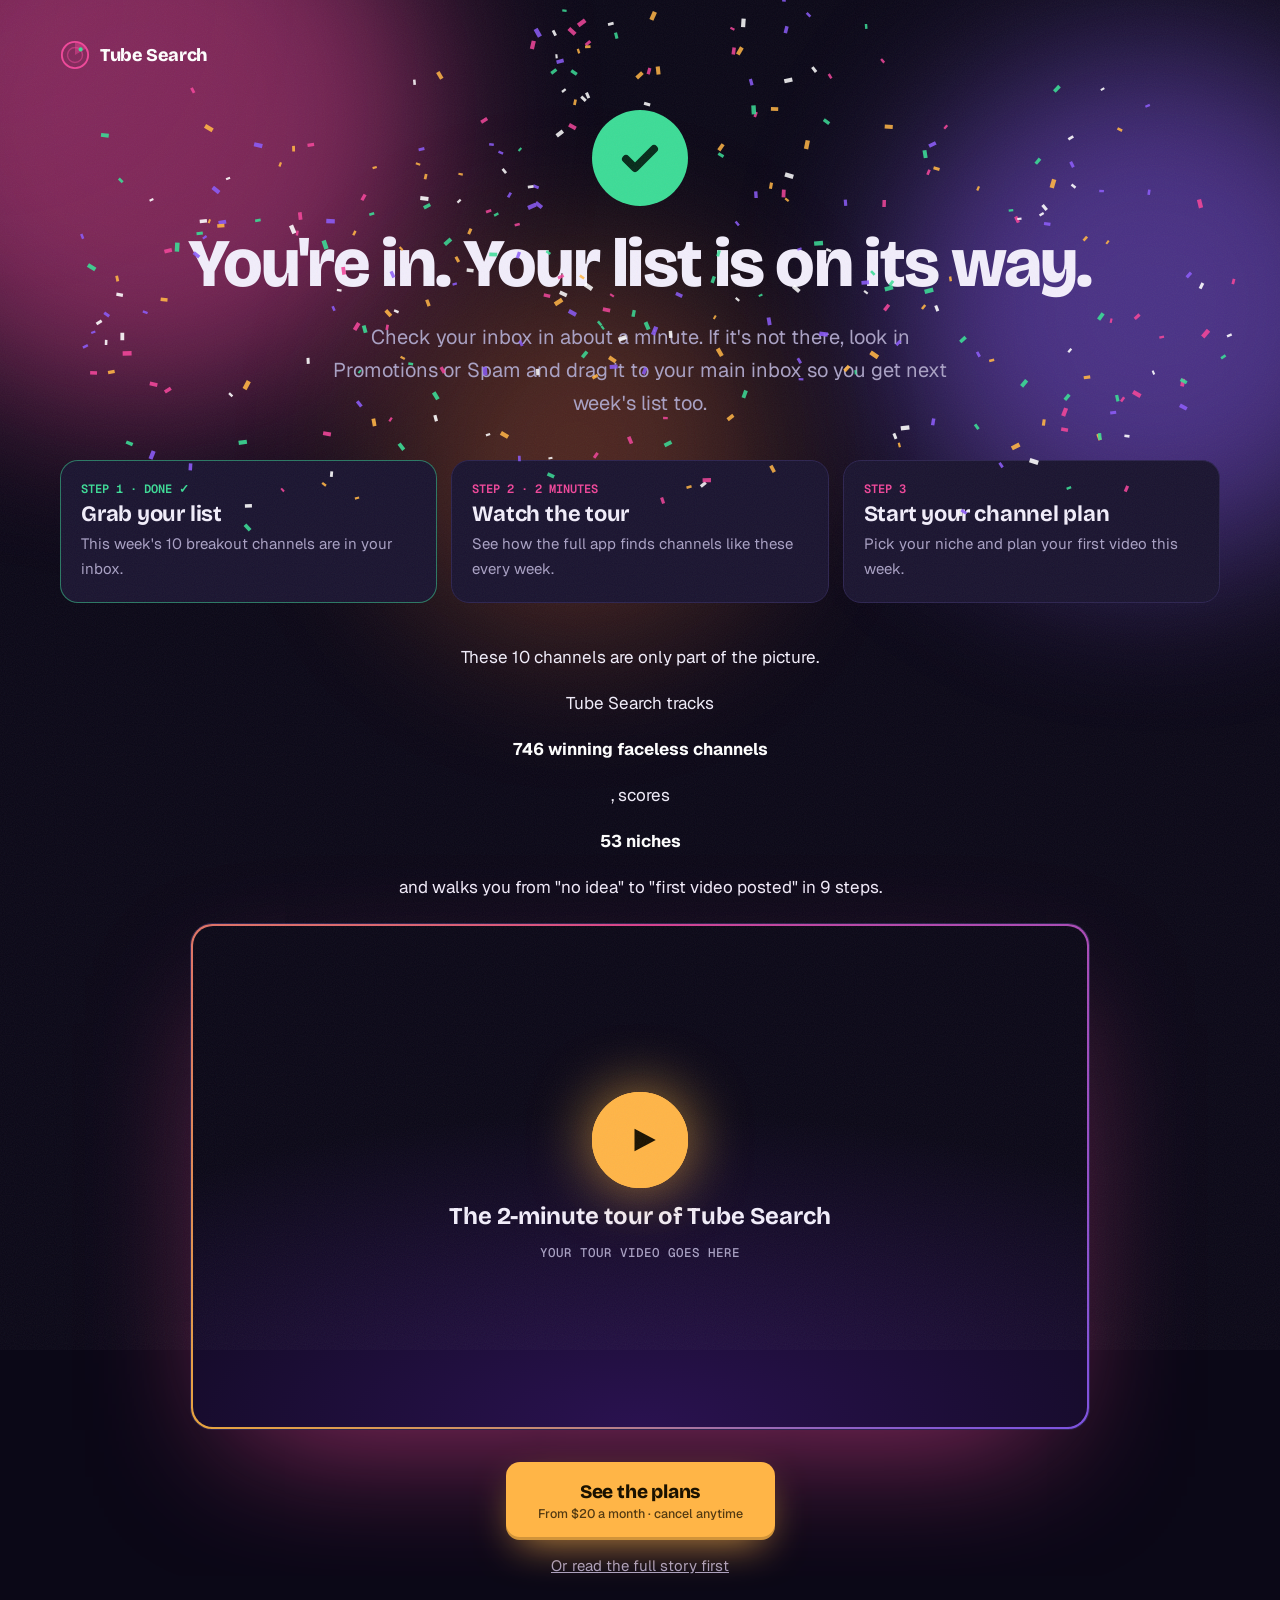
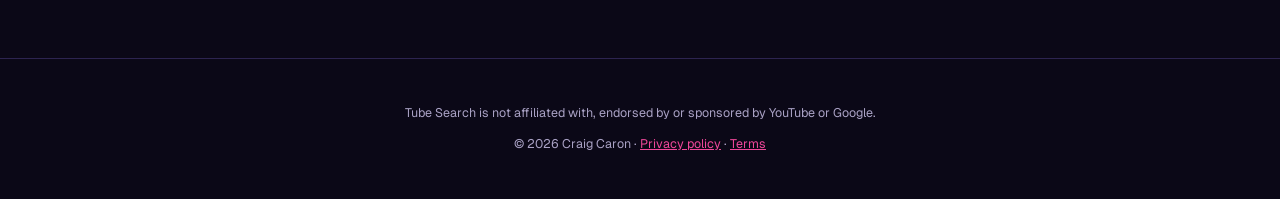
==== commit ac140a44: "Add two squeeze pages: niche quiz and viral idea jackpot Co-Authored-By: Claude Opus 5.5 <noreply@an" ====
--- a/thank-you.html
+++ b/thank-you.html
@@ -25,18 +25,18 @@
 
     <div class="prose center" style="gap:22px">
       <div class="check" role="img" aria-label="Done"><svg viewBox="0 0 24 24"><path d="M5 12.5l4.5 4.5L19 7.5"/></svg></div>
-      <h1 data-words>You're in<span id="hiName"></span>. Your list is on its way.</h1>
+      <h1>You're in<span id="hiName"></span>. <span data-gift-text="Your {gift} is on its way.">Your list is on its way.</span></h1>
       <p class="lead" data-rv style="--d:.3s">Check your inbox in about a minute. If it's not there, look in Promotions or Spam and drag it to your main inbox so you get next week's list too.</p>
     </div>
 
     <div class="next" data-rv>
-      <div class="done"><span>STEP 1 · DONE ✓</span><h3>Grab your list</h3><p>This week's 10 breakout channels are in your inbox.</p></div>
+      <div class="done"><span>STEP 1 · DONE ✓</span><h3 data-gift-text="Grab your {gift}">Grab your list</h3><p data-gift-text="Your {gift} is in your inbox.">This week's 10 breakout channels are in your inbox.</p></div>
       <div><span>STEP 2 · 2 MINUTES</span><h3>Watch the tour</h3><p>See how the full app finds channels like these every week.</p></div>
       <div><span>STEP 3</span><h3>Start your channel plan</h3><p>Pick your niche and plan your first video this week.</p></div>
     </div>
 
     <div class="col" style="max-width:900px;width:100%;display:grid;gap:22px">
-      <p class="center prose" data-rv>These 10 channels are only part of the picture. Tube Search tracks <b><span data-count="748">748</span> winning faceless channels</b>, scores <b>53 niches</b> and walks you from "no idea" to "first video posted" in 9 steps.</p>
+      <p class="center prose" data-rv><span data-gift-text="Your {gift} is only part of the picture.">These 10 channels are only part of the picture.</span> Tube Search tracks <b><span data-count="748">748</span> winning faceless channels</b>, scores <b>53 niches</b> and walks you from "no idea" to "first video posted" in 9 steps.</p>
 
       <!-- TOUR VIDEO: paste the link into SETUP.tourVideo in assets/site.js -->
       <div class="video" data-video="tourVideo" role="button" tabindex="0" aria-label="Play the 2-minute tour" data-rv="zoom">
